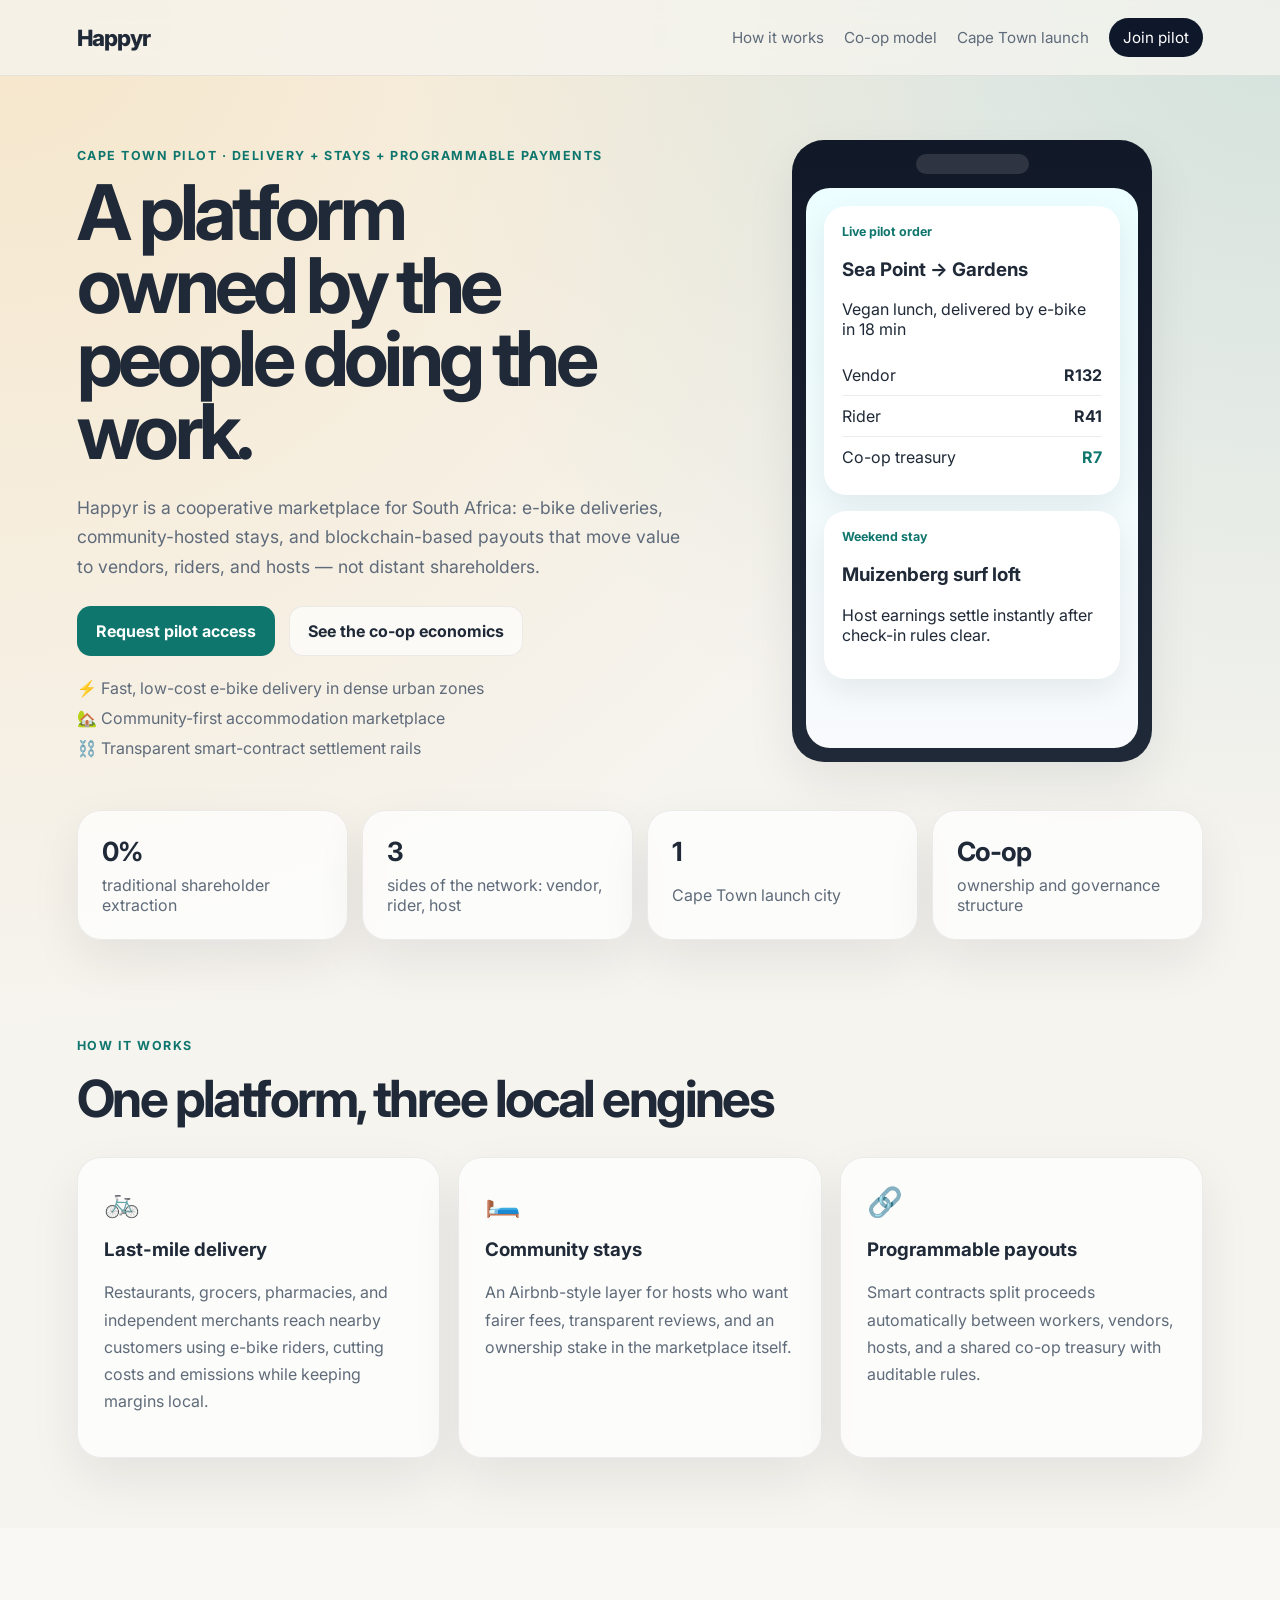
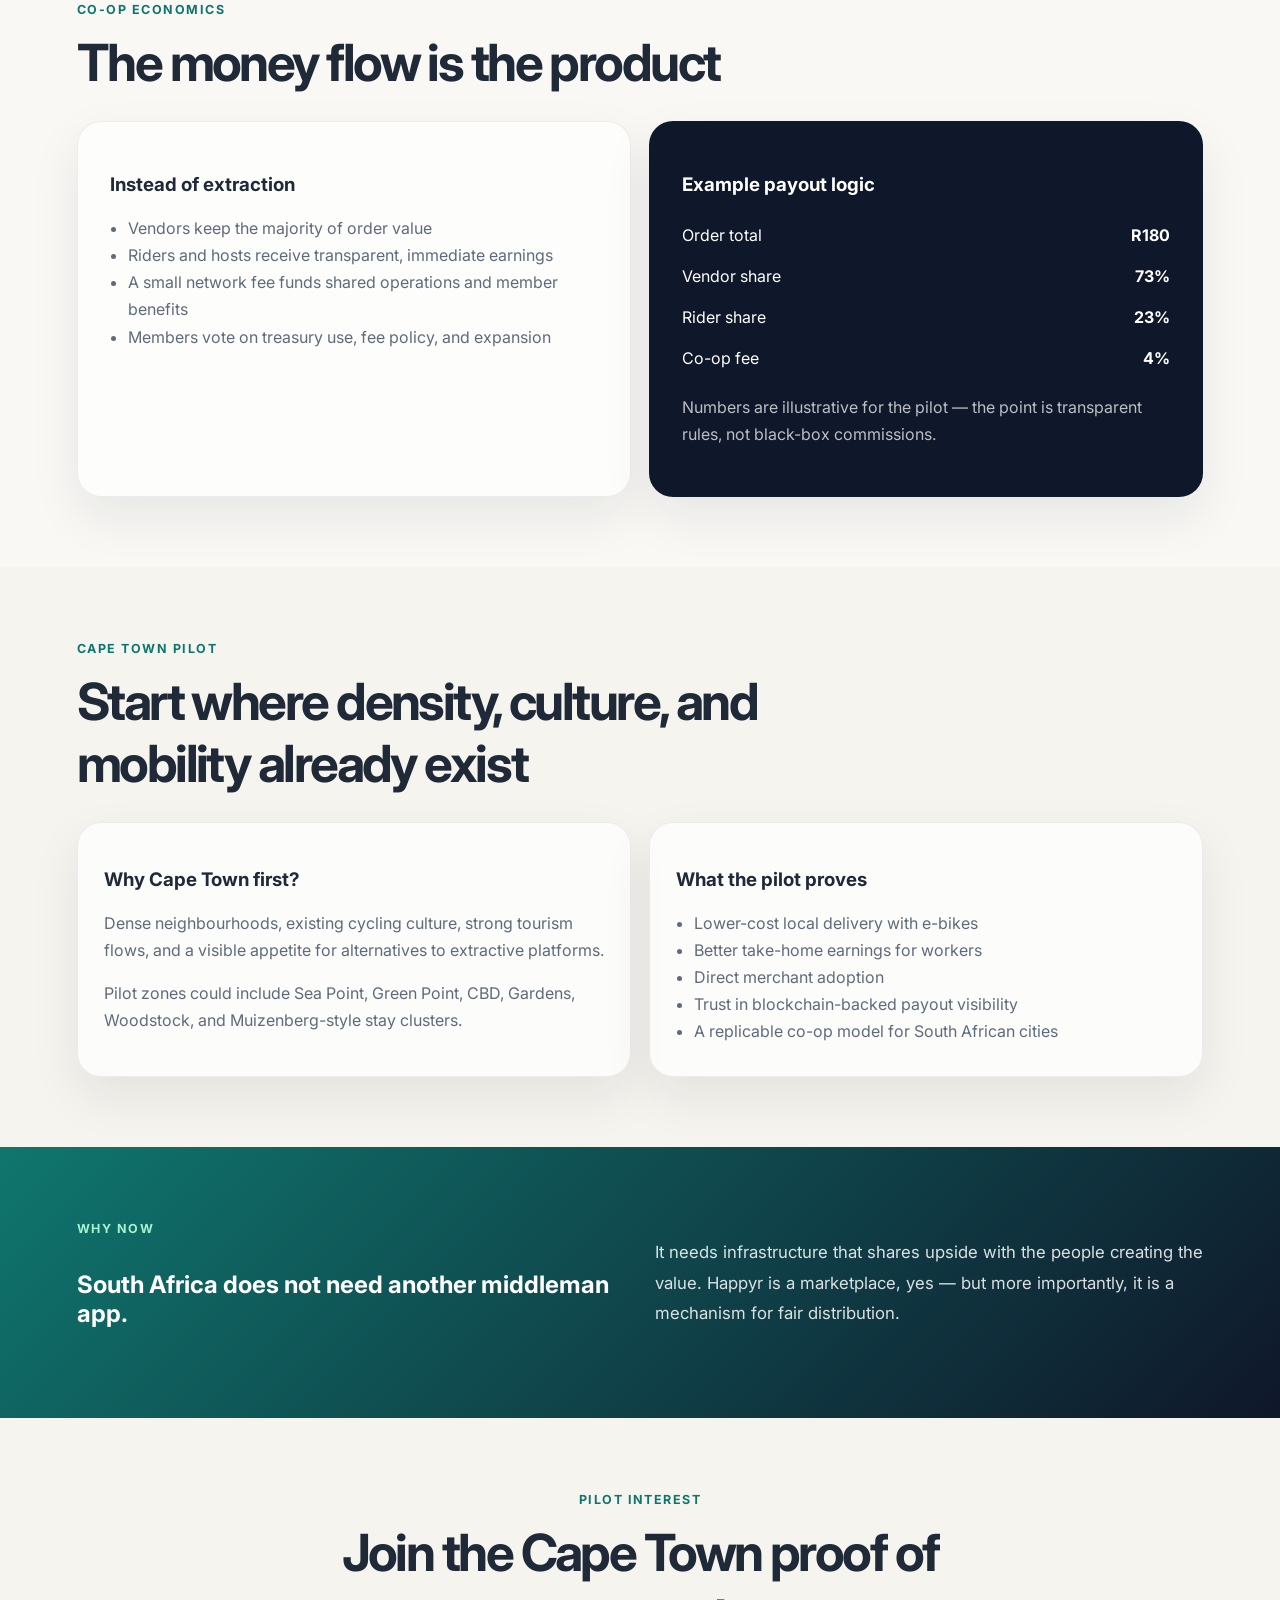
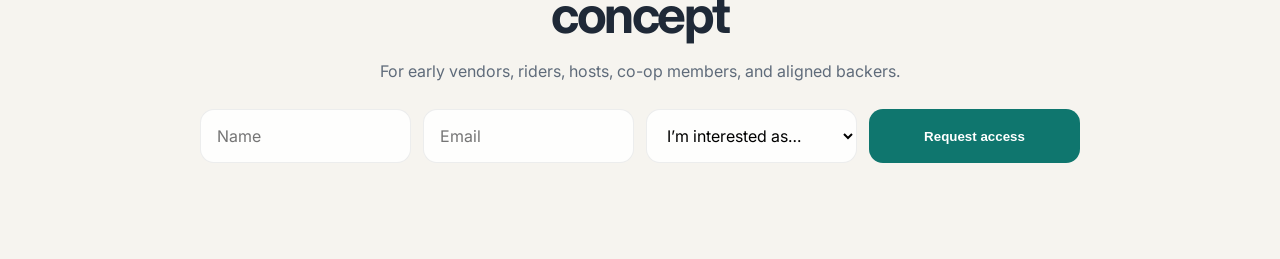
==== happyr-poc/index.html @ e6ce355f "Add Happyr POC website" ====
<!DOCTYPE html>
<html lang="en">
<head>
  <meta charset="UTF-8" />
  <meta name="viewport" content="width=device-width, initial-scale=1.0" />
  <title>Happyr — Cooperative local delivery & stays</title>
  <link rel="preconnect" href="https://fonts.googleapis.com">
  <link rel="preconnect" href="https://fonts.gstatic.com" crossorigin>
  <link href="https://fonts.googleapis.com/css2?family=Inter:wght@400;500;600;700;800&display=swap" rel="stylesheet">
  <link rel="stylesheet" href="styles.css" />
</head>
<body>
  <header class="topbar">
    <div class="brand">Happyr</div>
    <nav>
      <a href="#how">How it works</a>
      <a href="#model">Co-op model</a>
      <a href="#launch">Cape Town launch</a>
      <a href="#join" class="nav-cta">Join pilot</a>
    </nav>
  </header>

  <main>
    <section class="hero">
      <div class="hero-copy">
        <div class="eyebrow">Cape Town pilot · delivery + stays + programmable payments</div>
        <h1>A platform owned by the people doing the work.</h1>
        <p class="lead">
          Happyr is a cooperative marketplace for South Africa: e-bike deliveries, community-hosted stays,
          and blockchain-based payouts that move value to vendors, riders, and hosts — not distant shareholders.
        </p>
        <div class="hero-actions">
          <a class="button primary" href="#join">Request pilot access</a>
          <a class="button secondary" href="#model">See the co-op economics</a>
        </div>
        <ul class="hero-points">
          <li>⚡ Fast, low-cost e-bike delivery in dense urban zones</li>
          <li>🏡 Community-first accommodation marketplace</li>
          <li>⛓️ Transparent smart-contract settlement rails</li>
        </ul>
      </div>
      <div class="hero-card">
        <div class="phone">
          <div class="phone-top"></div>
          <div class="screen">
            <div class="screen-card order">
              <div class="screen-label">Live pilot order</div>
              <h3>Sea Point → Gardens</h3>
              <p>Vegan lunch, delivered by e-bike in 18 min</p>
              <div class="payout">
                <span>Vendor</span><strong>R132</strong>
              </div>
              <div class="payout">
                <span>Rider</span><strong>R41</strong>
              </div>
              <div class="payout cooperative">
                <span>Co-op treasury</span><strong>R7</strong>
              </div>
            </div>
            <div class="screen-card stay">
              <div class="screen-label">Weekend stay</div>
              <h3>Muizenberg surf loft</h3>
              <p>Host earnings settle instantly after check-in rules clear.</p>
            </div>
          </div>
        </div>
      </div>
    </section>

    <section class="stats">
      <div><strong>0%</strong><span>traditional shareholder extraction</span></div>
      <div><strong>3</strong><span>sides of the network: vendor, rider, host</span></div>
      <div><strong>1</strong><span>Cape Town launch city</span></div>
      <div><strong>Co-op</strong><span>ownership and governance structure</span></div>
    </section>

    <section id="how" class="section">
      <div class="section-heading">
        <span>How it works</span>
        <h2>One platform, three local engines</h2>
      </div>
      <div class="grid three">
        <article class="card">
          <div class="icon">🚲</div>
          <h3>Last-mile delivery</h3>
          <p>
            Restaurants, grocers, pharmacies, and independent merchants reach nearby customers using e-bike riders,
            cutting costs and emissions while keeping margins local.
          </p>
        </article>
        <article class="card">
          <div class="icon">🛏️</div>
          <h3>Community stays</h3>
          <p>
            An Airbnb-style layer for hosts who want fairer fees, transparent reviews, and an ownership stake in the marketplace itself.
          </p>
        </article>
        <article class="card">
          <div class="icon">🔗</div>
          <h3>Programmable payouts</h3>
          <p>
            Smart contracts split proceeds automatically between workers, vendors, hosts, and a shared co-op treasury with auditable rules.
          </p>
        </article>
      </div>
    </section>

    <section id="model" class="section alt">
      <div class="section-heading">
        <span>Co-op economics</span>
        <h2>The money flow is the product</h2>
      </div>
      <div class="split">
        <div class="card large">
          <h3>Instead of extraction</h3>
          <ul class="checklist">
            <li>Vendors keep the majority of order value</li>
            <li>Riders and hosts receive transparent, immediate earnings</li>
            <li>A small network fee funds shared operations and member benefits</li>
            <li>Members vote on treasury use, fee policy, and expansion</li>
          </ul>
        </div>
        <div class="card large dark">
          <h3>Example payout logic</h3>
          <div class="formula">
            <div><span>Order total</span><strong>R180</strong></div>
            <div><span>Vendor share</span><strong>73%</strong></div>
            <div><span>Rider share</span><strong>23%</strong></div>
            <div><span>Co-op fee</span><strong>4%</strong></div>
          </div>
          <p class="small">Numbers are illustrative for the pilot — the point is transparent rules, not black-box commissions.</p>
        </div>
      </div>
    </section>

    <section id="launch" class="section">
      <div class="section-heading">
        <span>Cape Town pilot</span>
        <h2>Start where density, culture, and mobility already exist</h2>
      </div>
      <div class="grid two">
        <article class="card">
          <h3>Why Cape Town first?</h3>
          <p>
            Dense neighbourhoods, existing cycling culture, strong tourism flows, and a visible appetite for alternatives to extractive platforms.
          </p>
          <p>
            Pilot zones could include Sea Point, Green Point, CBD, Gardens, Woodstock, and Muizenberg-style stay clusters.
          </p>
        </article>
        <article class="card">
          <h3>What the pilot proves</h3>
          <ul class="checklist">
            <li>Lower-cost local delivery with e-bikes</li>
            <li>Better take-home earnings for workers</li>
            <li>Direct merchant adoption</li>
            <li>Trust in blockchain-backed payout visibility</li>
            <li>A replicable co-op model for South African cities</li>
          </ul>
        </article>
      </div>
    </section>

    <section class="section pitch-band">
      <div>
        <span class="eyebrow">Why now</span>
        <h2>South Africa does not need another middleman app.</h2>
      </div>
      <p>
        It needs infrastructure that shares upside with the people creating the value. Happyr is a marketplace, yes —
        but more importantly, it is a mechanism for fair distribution.
      </p>
    </section>

    <section id="join" class="section join">
      <div class="section-heading centered">
        <span>Pilot interest</span>
        <h2>Join the Cape Town proof of concept</h2>
        <p>For early vendors, riders, hosts, co-op members, and aligned backers.</p>
      </div>
      <form class="signup" onsubmit="event.preventDefault(); document.getElementById('thanks').hidden = false;">
        <input type="text" placeholder="Name" aria-label="Name" />
        <input type="email" placeholder="Email" aria-label="Email" />
        <select aria-label="I am a">
          <option>I’m interested as…</option>
          <option>Vendor</option>
          <option>Rider</option>
          <option>Host</option>
          <option>Investor / funder</option>
          <option>Co-op member</option>
        </select>
        <button class="button primary" type="submit">Request access</button>
      </form>
      <p id="thanks" class="thanks" hidden>Nice. For the POC this is just a front-end flow, but it shows the pilot capture journey cleanly.</p>
    </section>
  </main>
</body>
</html>
---- happyr-poc/styles.css ----
:root {
  --bg: #f6f4ef;
  --surface: rgba(255,255,255,0.7);
  --text: #1f2937;
  --muted: #5f6b7a;
  --line: rgba(31,41,55,0.08);
  --primary: #0f766e;
  --primary-dark: #115e59;
  --accent: #f59e0b;
  --dark: #0f172a;
  --shadow: 0 20px 50px rgba(15, 23, 42, 0.08);
}

* { box-sizing: border-box; }
html { scroll-behavior: smooth; }
body {
  margin: 0;
  font-family: "Inter", sans-serif;
  color: var(--text);
  background:
    radial-gradient(circle at top left, rgba(245, 158, 11, 0.16), transparent 28%),
    radial-gradient(circle at top right, rgba(15, 118, 110, 0.15), transparent 24%),
    var(--bg);
}

a { color: inherit; text-decoration: none; }

.topbar {
  position: sticky;
  top: 0;
  z-index: 10;
  display: flex;
  justify-content: space-between;
  align-items: center;
  padding: 18px 6vw;
  backdrop-filter: blur(12px);
  background: rgba(246, 244, 239, 0.75);
  border-bottom: 1px solid var(--line);
}

.brand {
  font-size: 1.4rem;
  font-weight: 800;
  letter-spacing: -0.04em;
}

nav {
  display: flex;
  align-items: center;
  gap: 20px;
  font-size: 0.95rem;
  color: var(--muted);
}

.nav-cta {
  color: white;
  background: var(--dark);
  padding: 10px 14px;
  border-radius: 999px;
}

.hero {
  display: grid;
  grid-template-columns: 1.2fr 0.9fr;
  gap: 48px;
  align-items: center;
  padding: 64px 6vw 48px;
}

.eyebrow, .section-heading span {
  display: inline-block;
  text-transform: uppercase;
  letter-spacing: 0.12em;
  font-size: 0.78rem;
  font-weight: 700;
  color: var(--primary);
  margin-bottom: 14px;
}

h1 {
  margin: 0;
  font-size: clamp(2.6rem, 6vw, 5.2rem);
  line-height: 0.95;
  letter-spacing: -0.06em;
  max-width: 11ch;
}

.lead {
  font-size: 1.1rem;
  line-height: 1.7;
  color: var(--muted);
  max-width: 60ch;
  margin: 24px 0;
}

.hero-actions {
  display: flex;
  gap: 14px;
  flex-wrap: wrap;
  margin-bottom: 22px;
}

.button {
  display: inline-flex;
  align-items: center;
  justify-content: center;
  padding: 14px 18px;
  border-radius: 14px;
  font-weight: 700;
  border: 1px solid transparent;
}

.button.primary { background: var(--primary); color: white; }
.button.primary:hover { background: var(--primary-dark); }
.button.secondary { border-color: var(--line); background: rgba(255,255,255,0.65); }

.hero-points {
  list-style: none;
  padding: 0;
  margin: 18px 0 0;
  color: var(--muted);
  display: grid;
  gap: 10px;
}

.hero-card { display: flex; justify-content: center; }
.phone {
  width: min(360px, 100%);
  background: linear-gradient(180deg, #111827, #1f2937);
  border-radius: 32px;
  padding: 14px;
  box-shadow: var(--shadow);
}
.phone-top {
  width: 34%;
  height: 20px;
  border-radius: 999px;
  background: rgba(255,255,255,0.12);
  margin: 0 auto 14px;
}
.screen {
  background: linear-gradient(180deg, #ecfeff, #f8fafc);
  border-radius: 24px;
  padding: 18px;
  min-height: 560px;
}
.screen-card {
  background: white;
  border-radius: 22px;
  padding: 18px;
  box-shadow: 0 12px 30px rgba(15, 23, 42, 0.08);
  margin-bottom: 16px;
}
.screen-label {
  font-size: 0.78rem;
  font-weight: 700;
  color: var(--primary);
  margin-bottom: 10px;
}
.payout, .formula div {
  display: flex;
  justify-content: space-between;
  align-items: center;
  padding: 10px 0;
  border-bottom: 1px solid rgba(15, 23, 42, 0.08);
}
.payout:last-child, .formula div:last-child { border-bottom: 0; }
.cooperative strong { color: var(--primary); }

.stats {
  display: grid;
  grid-template-columns: repeat(4, 1fr);
  gap: 14px;
  padding: 0 6vw 24px;
}
.stats div, .card {
  background: var(--surface);
  border: 1px solid var(--line);
  border-radius: 24px;
  box-shadow: var(--shadow);
}
.stats div {
  padding: 24px;
  display: grid;
  gap: 8px;
}
.stats strong {
  font-size: 1.65rem;
  letter-spacing: -0.04em;
}
.stats span { color: var(--muted); }

.section { padding: 70px 6vw; }
.section.alt { background: rgba(255,255,255,0.34); }
.section-heading { max-width: 760px; margin-bottom: 28px; }
.section-heading h2 {
  margin: 0;
  font-size: clamp(2rem, 4vw, 3.5rem);
  letter-spacing: -0.05em;
}
.section-heading p { color: var(--muted); }
.centered { text-align: center; margin-inline: auto; }

.grid { display: grid; gap: 18px; }
.grid.three { grid-template-columns: repeat(3, 1fr); }
.grid.two { grid-template-columns: repeat(2, 1fr); }
.card {
  padding: 26px;
}
.card.large { padding: 32px; }
.card.dark {
  background: var(--dark);
  color: white;
}
.card.dark .small { color: rgba(255,255,255,0.72); }
.icon { font-size: 1.8rem; margin-bottom: 12px; }
.card p, .card li { color: var(--muted); line-height: 1.7; }
.card.dark p, .card.dark li { color: rgba(255,255,255,0.82); }

.split {
  display: grid;
  grid-template-columns: 1fr 1fr;
  gap: 18px;
}
.checklist {
  margin: 0;
  padding-left: 18px;
}
.pitch-band {
  display: grid;
  grid-template-columns: 1fr 1fr;
  gap: 30px;
  align-items: center;
  background: linear-gradient(135deg, #0f766e, #0f172a);
  color: white;
}
.pitch-band .eyebrow { color: #a7f3d0; }
.pitch-band p { color: rgba(255,255,255,0.85); font-size: 1.05rem; line-height: 1.8; }

.join { padding-bottom: 96px; }
.signup {
  max-width: 880px;
  margin: 0 auto;
  display: grid;
  grid-template-columns: repeat(4, 1fr);
  gap: 12px;
}
input, select {
  width: 100%;
  padding: 15px 16px;
  border-radius: 14px;
  border: 1px solid var(--line);
  background: rgba(255,255,255,0.85);
  font: inherit;
}
.thanks {
  text-align: center;
  color: var(--primary-dark);
  margin-top: 16px;
  font-weight: 600;
}

@media (max-width: 980px) {
  .hero, .split, .pitch-band, .grid.three, .grid.two, .stats, .signup {
    grid-template-columns: 1fr;
  }

  nav {
    display: none;
  }

  .hero {
    padding-top: 36px;
  }

  h1 { max-width: none; }
}
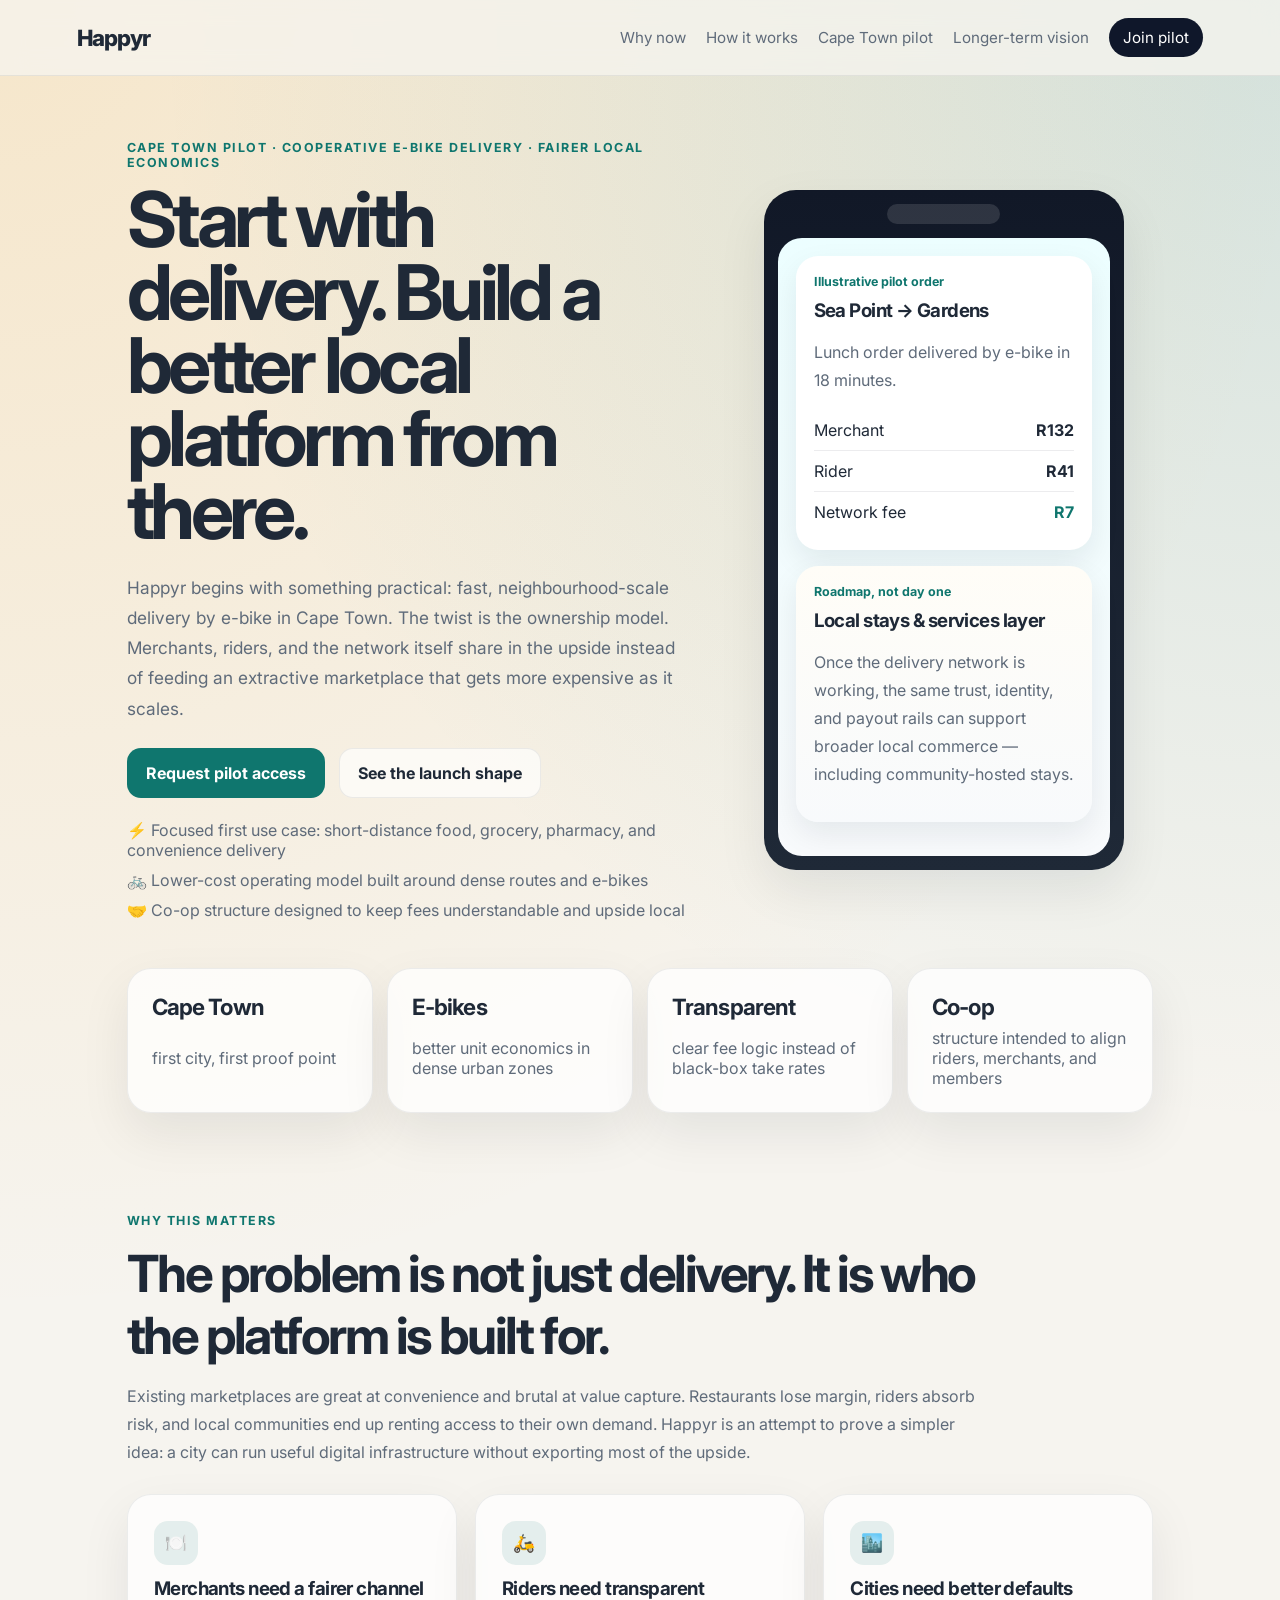
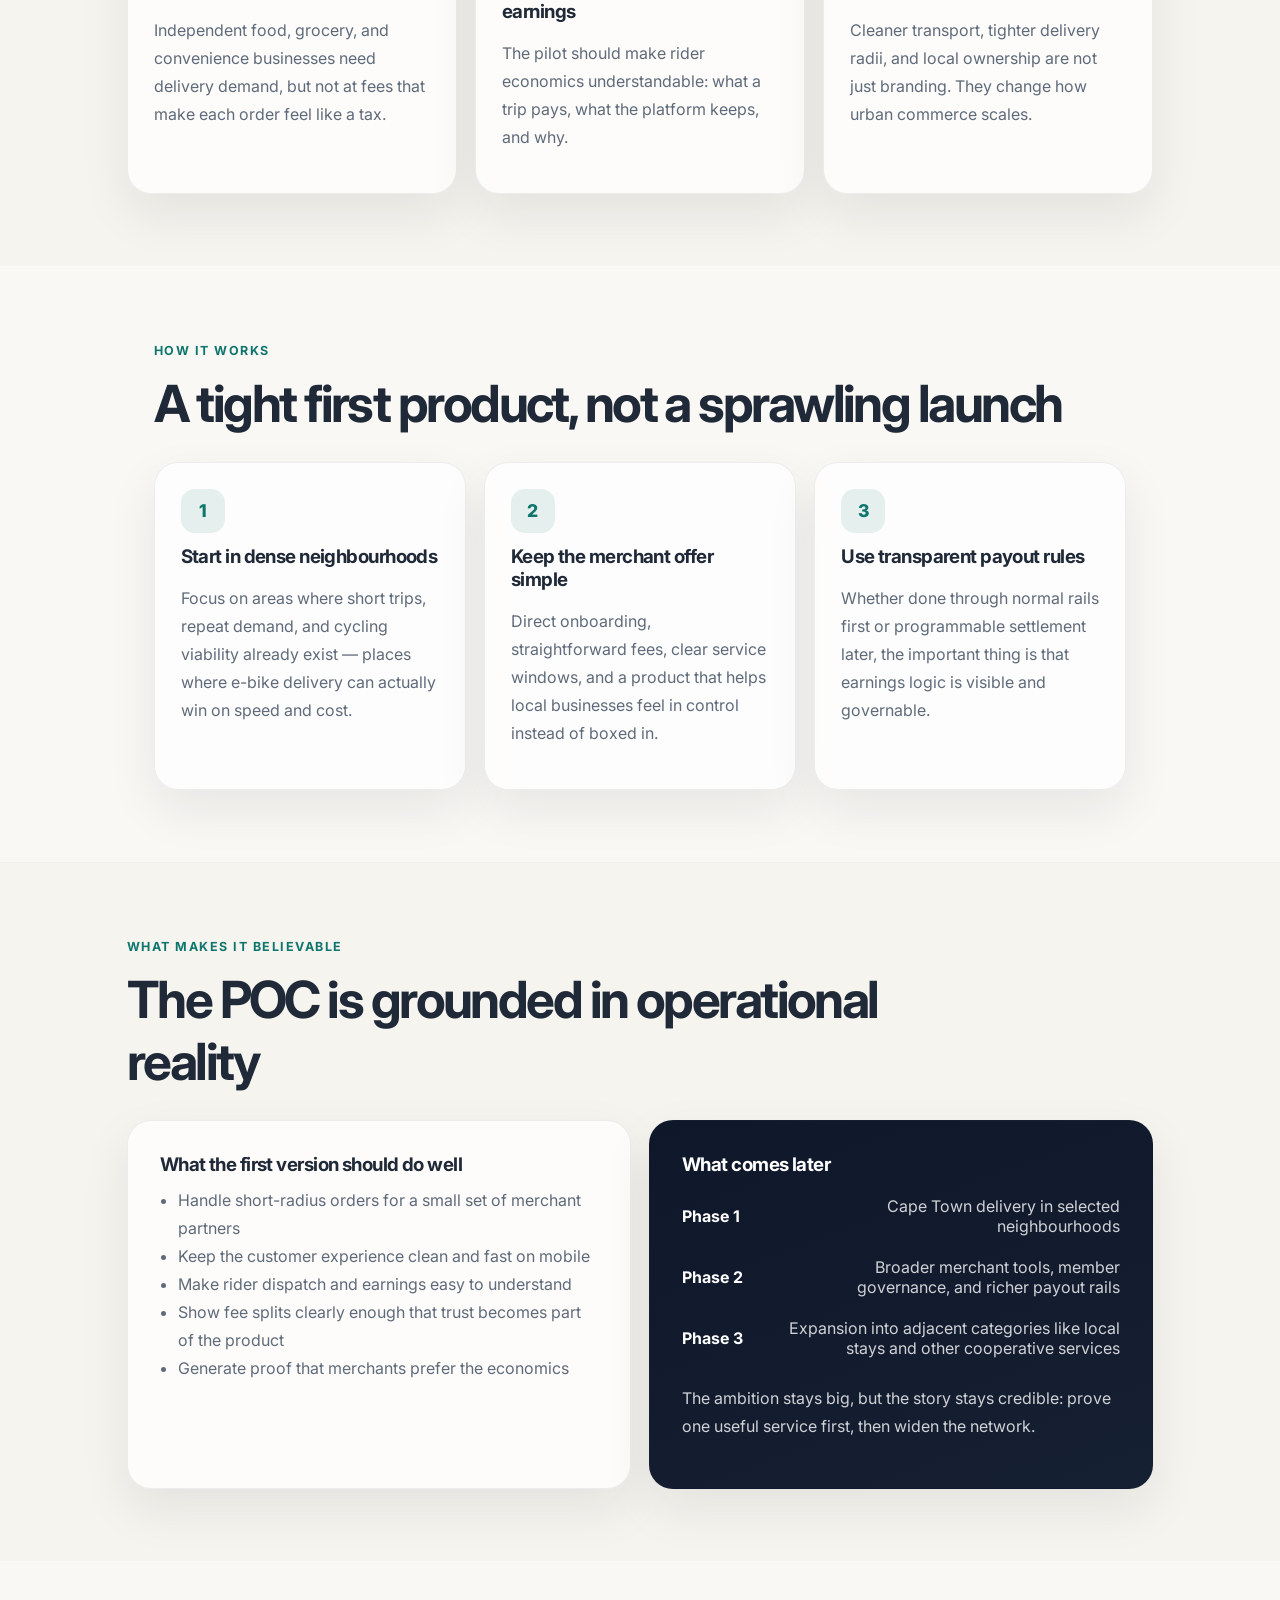
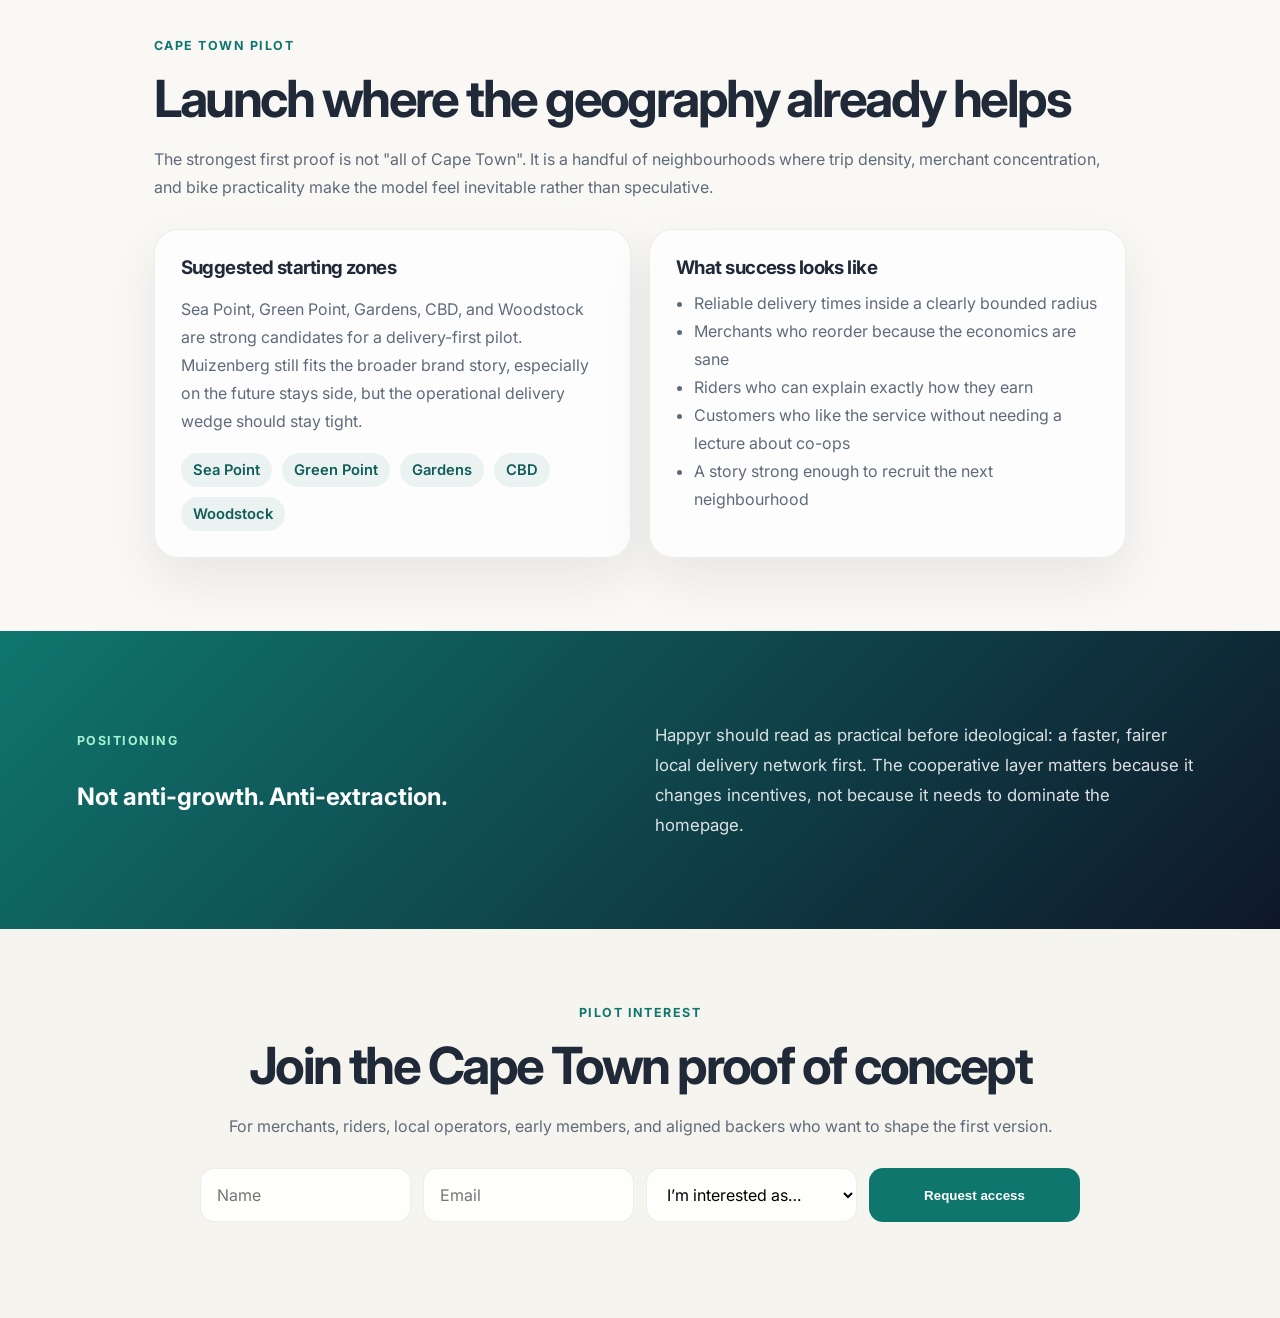
==== commit 8386ad03: "Refine Happyr Cape Town pilot positioning" ====
--- a/happyr-poc/index.html
+++ b/happyr-poc/index.html
@@ -3,7 +3,8 @@
 <head>
   <meta charset="UTF-8" />
   <meta name="viewport" content="width=device-width, initial-scale=1.0" />
-  <title>Happyr — Cooperative local delivery & stays</title>
+  <title>Happyr — Cape Town-first cooperative e-bike delivery</title>
+  <meta name="description" content="Happyr is a Cape Town-first cooperative delivery platform using e-bikes, fairer fee design, and transparent payouts — with a broader roadmap into local commerce and stays." />
   <link rel="preconnect" href="https://fonts.googleapis.com">
   <link rel="preconnect" href="https://fonts.gstatic.com" crossorigin>
   <link href="https://fonts.googleapis.com/css2?family=Inter:wght@400;500;600;700;800&display=swap" rel="stylesheet">
@@ -11,32 +12,34 @@
 </head>
 <body>
   <header class="topbar">
-    <div class="brand">Happyr</div>
+    <a class="brand" href="#top">Happyr</a>
     <nav>
+      <a href="#problem">Why now</a>
       <a href="#how">How it works</a>
-      <a href="#model">Co-op model</a>
-      <a href="#launch">Cape Town launch</a>
+      <a href="#pilot">Cape Town pilot</a>
+      <a href="vision.html">Longer-term vision</a>
       <a href="#join" class="nav-cta">Join pilot</a>
     </nav>
   </header>
 
-  <main>
+  <main id="top">
     <section class="hero">
       <div class="hero-copy">
-        <div class="eyebrow">Cape Town pilot · delivery + stays + programmable payments</div>
-        <h1>A platform owned by the people doing the work.</h1>
+        <div class="eyebrow">Cape Town pilot · cooperative e-bike delivery · fairer local economics</div>
+        <h1>Start with delivery. Build a better local platform from there.</h1>
         <p class="lead">
-          Happyr is a cooperative marketplace for South Africa: e-bike deliveries, community-hosted stays,
-          and blockchain-based payouts that move value to vendors, riders, and hosts — not distant shareholders.
+          Happyr begins with something practical: fast, neighbourhood-scale delivery by e-bike in Cape Town.
+          The twist is the ownership model. Merchants, riders, and the network itself share in the upside instead
+          of feeding an extractive marketplace that gets more expensive as it scales.
         </p>
         <div class="hero-actions">
           <a class="button primary" href="#join">Request pilot access</a>
-          <a class="button secondary" href="#model">See the co-op economics</a>
+          <a class="button secondary" href="#pilot">See the launch shape</a>
         </div>
         <ul class="hero-points">
-          <li>⚡ Fast, low-cost e-bike delivery in dense urban zones</li>
-          <li>🏡 Community-first accommodation marketplace</li>
-          <li>⛓️ Transparent smart-contract settlement rails</li>
+          <li>⚡ Focused first use case: short-distance food, grocery, pharmacy, and convenience delivery</li>
+          <li>🚲 Lower-cost operating model built around dense routes and e-bikes</li>
+          <li>🤝 Co-op structure designed to keep fees understandable and upside local</li>
         </ul>
       </div>
       <div class="hero-card">
@@ -44,23 +47,26 @@
           <div class="phone-top"></div>
           <div class="screen">
             <div class="screen-card order">
-              <div class="screen-label">Live pilot order</div>
+              <div class="screen-label">Illustrative pilot order</div>
               <h3>Sea Point → Gardens</h3>
-              <p>Vegan lunch, delivered by e-bike in 18 min</p>
+              <p>Lunch order delivered by e-bike in 18 minutes.</p>
               <div class="payout">
-                <span>Vendor</span><strong>R132</strong>
+                <span>Merchant</span><strong>R132</strong>
               </div>
               <div class="payout">
                 <span>Rider</span><strong>R41</strong>
               </div>
               <div class="payout cooperative">
-                <span>Co-op treasury</span><strong>R7</strong>
+                <span>Network fee</span><strong>R7</strong>
               </div>
             </div>
-            <div class="screen-card stay">
-              <div class="screen-label">Weekend stay</div>
-              <h3>Muizenberg surf loft</h3>
-              <p>Host earnings settle instantly after check-in rules clear.</p>
+            <div class="screen-card stay muted-card">
+              <div class="screen-label">Roadmap, not day one</div>
+              <h3>Local stays & services layer</h3>
+              <p>
+                Once the delivery network is working, the same trust, identity, and payout rails can support
+                broader local commerce — including community-hosted stays.
+              </p>
             </div>
           </div>
         </div>
@@ -68,94 +74,148 @@
     </section>
 
     <section class="stats">
-      <div><strong>0%</strong><span>traditional shareholder extraction</span></div>
-      <div><strong>3</strong><span>sides of the network: vendor, rider, host</span></div>
-      <div><strong>1</strong><span>Cape Town launch city</span></div>
-      <div><strong>Co-op</strong><span>ownership and governance structure</span></div>
-    </section>
-
-    <section id="how" class="section">
+      <div><strong>Cape Town</strong><span>first city, first proof point</span></div>
+      <div><strong>E-bikes</strong><span>better unit economics in dense urban zones</span></div>
+      <div><strong>Transparent</strong><span>clear fee logic instead of black-box take rates</span></div>
+      <div><strong>Co-op</strong><span>structure intended to align riders, merchants, and members</span></div>
+    </section>
+
+    <section id="problem" class="section">
+      <div class="section-heading narrow">
+        <span>Why this matters</span>
+        <h2>The problem is not just delivery. It is who the platform is built for.</h2>
+        <p>
+          Existing marketplaces are great at convenience and brutal at value capture. Restaurants lose margin,
+          riders absorb risk, and local communities end up renting access to their own demand. Happyr is an attempt
+          to prove a simpler idea: a city can run useful digital infrastructure without exporting most of the upside.
+        </p>
+      </div>
+      <div class="grid three">
+        <article class="card">
+          <div class="icon">🍽️</div>
+          <h3>Merchants need a fairer channel</h3>
+          <p>
+            Independent food, grocery, and convenience businesses need delivery demand, but not at fees that make each order feel like a tax.
+          </p>
+        </article>
+        <article class="card">
+          <div class="icon">🛵</div>
+          <h3>Riders need transparent earnings</h3>
+          <p>
+            The pilot should make rider economics understandable: what a trip pays, what the platform keeps, and why.
+          </p>
+        </article>
+        <article class="card">
+          <div class="icon">🏙️</div>
+          <h3>Cities need better defaults</h3>
+          <p>
+            Cleaner transport, tighter delivery radii, and local ownership are not just branding. They change how urban commerce scales.
+          </p>
+        </article>
+      </div>
+    </section>
+
+    <section id="how" class="section alt">
       <div class="section-heading">
         <span>How it works</span>
-        <h2>One platform, three local engines</h2>
+        <h2>A tight first product, not a sprawling launch</h2>
       </div>
       <div class="grid three">
         <article class="card">
-          <div class="icon">🚲</div>
-          <h3>Last-mile delivery</h3>
-          <p>
-            Restaurants, grocers, pharmacies, and independent merchants reach nearby customers using e-bike riders,
-            cutting costs and emissions while keeping margins local.
-          </p>
-        </article>
-        <article class="card">
-          <div class="icon">🛏️</div>
-          <h3>Community stays</h3>
-          <p>
-            An Airbnb-style layer for hosts who want fairer fees, transparent reviews, and an ownership stake in the marketplace itself.
-          </p>
-        </article>
-        <article class="card">
-          <div class="icon">🔗</div>
-          <h3>Programmable payouts</h3>
-          <p>
-            Smart contracts split proceeds automatically between workers, vendors, hosts, and a shared co-op treasury with auditable rules.
-          </p>
-        </article>
-      </div>
-    </section>
-
-    <section id="model" class="section alt">
+          <div class="icon">1</div>
+          <h3>Start in dense neighbourhoods</h3>
+          <p>
+            Focus on areas where short trips, repeat demand, and cycling viability already exist — places where e-bike delivery can actually win on speed and cost.
+          </p>
+        </article>
+        <article class="card">
+          <div class="icon">2</div>
+          <h3>Keep the merchant offer simple</h3>
+          <p>
+            Direct onboarding, straightforward fees, clear service windows, and a product that helps local businesses feel in control instead of boxed in.
+          </p>
+        </article>
+        <article class="card">
+          <div class="icon">3</div>
+          <h3>Use transparent payout rules</h3>
+          <p>
+            Whether done through normal rails first or programmable settlement later, the important thing is that earnings logic is visible and governable.
+          </p>
+        </article>
+      </div>
+    </section>
+
+    <section class="section">
       <div class="section-heading">
-        <span>Co-op economics</span>
-        <h2>The money flow is the product</h2>
+        <span>What makes it believable</span>
+        <h2>The POC is grounded in operational reality</h2>
       </div>
       <div class="split">
         <div class="card large">
-          <h3>Instead of extraction</h3>
+          <h3>What the first version should do well</h3>
           <ul class="checklist">
-            <li>Vendors keep the majority of order value</li>
-            <li>Riders and hosts receive transparent, immediate earnings</li>
-            <li>A small network fee funds shared operations and member benefits</li>
-            <li>Members vote on treasury use, fee policy, and expansion</li>
+            <li>Handle short-radius orders for a small set of merchant partners</li>
+            <li>Keep the customer experience clean and fast on mobile</li>
+            <li>Make rider dispatch and earnings easy to understand</li>
+            <li>Show fee splits clearly enough that trust becomes part of the product</li>
+            <li>Generate proof that merchants prefer the economics</li>
           </ul>
         </div>
         <div class="card large dark">
-          <h3>Example payout logic</h3>
-          <div class="formula">
-            <div><span>Order total</span><strong>R180</strong></div>
-            <div><span>Vendor share</span><strong>73%</strong></div>
-            <div><span>Rider share</span><strong>23%</strong></div>
-            <div><span>Co-op fee</span><strong>4%</strong></div>
+          <h3>What comes later</h3>
+          <div class="roadmap-list">
+            <div>
+              <strong>Phase 1</strong>
+              <span>Cape Town delivery in selected neighbourhoods</span>
+            </div>
+            <div>
+              <strong>Phase 2</strong>
+              <span>Broader merchant tools, member governance, and richer payout rails</span>
+            </div>
+            <div>
+              <strong>Phase 3</strong>
+              <span>Expansion into adjacent categories like local stays and other cooperative services</span>
+            </div>
           </div>
-          <p class="small">Numbers are illustrative for the pilot — the point is transparent rules, not black-box commissions.</p>
-        </div>
-      </div>
-    </section>
-
-    <section id="launch" class="section">
+          <p class="small">
+            The ambition stays big, but the story stays credible: prove one useful service first, then widen the network.
+          </p>
+        </div>
+      </div>
+    </section>
+
+    <section id="pilot" class="section alt">
       <div class="section-heading">
         <span>Cape Town pilot</span>
-        <h2>Start where density, culture, and mobility already exist</h2>
+        <h2>Launch where the geography already helps</h2>
+        <p>
+          The strongest first proof is not "all of Cape Town". It is a handful of neighbourhoods where trip density,
+          merchant concentration, and bike practicality make the model feel inevitable rather than speculative.
+        </p>
       </div>
       <div class="grid two">
         <article class="card">
-          <h3>Why Cape Town first?</h3>
-          <p>
-            Dense neighbourhoods, existing cycling culture, strong tourism flows, and a visible appetite for alternatives to extractive platforms.
-          </p>
-          <p>
-            Pilot zones could include Sea Point, Green Point, CBD, Gardens, Woodstock, and Muizenberg-style stay clusters.
-          </p>
-        </article>
-        <article class="card">
-          <h3>What the pilot proves</h3>
+          <h3>Suggested starting zones</h3>
+          <p>
+            Sea Point, Green Point, Gardens, CBD, and Woodstock are strong candidates for a delivery-first pilot.
+            Muizenberg still fits the broader brand story, especially on the future stays side, but the operational delivery wedge should stay tight.
+          </p>
+          <div class="tag-row">
+            <span>Sea Point</span>
+            <span>Green Point</span>
+            <span>Gardens</span>
+            <span>CBD</span>
+            <span>Woodstock</span>
+          </div>
+        </article>
+        <article class="card">
+          <h3>What success looks like</h3>
           <ul class="checklist">
-            <li>Lower-cost local delivery with e-bikes</li>
-            <li>Better take-home earnings for workers</li>
-            <li>Direct merchant adoption</li>
-            <li>Trust in blockchain-backed payout visibility</li>
-            <li>A replicable co-op model for South African cities</li>
+            <li>Reliable delivery times inside a clearly bounded radius</li>
+            <li>Merchants who reorder because the economics are sane</li>
+            <li>Riders who can explain exactly how they earn</li>
+            <li>Customers who like the service without needing a lecture about co-ops</li>
+            <li>A story strong enough to recruit the next neighbourhood</li>
           </ul>
         </article>
       </div>
@@ -163,35 +223,37 @@
 
     <section class="section pitch-band">
       <div>
-        <span class="eyebrow">Why now</span>
-        <h2>South Africa does not need another middleman app.</h2>
+        <span class="eyebrow">Positioning</span>
+        <h2>Not anti-growth. Anti-extraction.</h2>
       </div>
       <p>
-        It needs infrastructure that shares upside with the people creating the value. Happyr is a marketplace, yes —
-        but more importantly, it is a mechanism for fair distribution.
+        Happyr should read as practical before ideological: a faster, fairer local delivery network first.
+        The cooperative layer matters because it changes incentives, not because it needs to dominate the homepage.
       </p>
     </section>
 
     <section id="join" class="section join">
-      <div class="section-heading centered">
+      <div class="section-heading centered narrow">
         <span>Pilot interest</span>
         <h2>Join the Cape Town proof of concept</h2>
-        <p>For early vendors, riders, hosts, co-op members, and aligned backers.</p>
+        <p>For merchants, riders, local operators, early members, and aligned backers who want to shape the first version.</p>
       </div>
       <form class="signup" onsubmit="event.preventDefault(); document.getElementById('thanks').hidden = false;">
         <input type="text" placeholder="Name" aria-label="Name" />
         <input type="email" placeholder="Email" aria-label="Email" />
         <select aria-label="I am a">
           <option>I’m interested as…</option>
-          <option>Vendor</option>
+          <option>Merchant</option>
           <option>Rider</option>
-          <option>Host</option>
+          <option>Local operator</option>
           <option>Investor / funder</option>
           <option>Co-op member</option>
         </select>
         <button class="button primary" type="submit">Request access</button>
       </form>
-      <p id="thanks" class="thanks" hidden>Nice. For the POC this is just a front-end flow, but it shows the pilot capture journey cleanly.</p>
+      <p id="thanks" class="thanks" hidden>
+        Thanks — this is still a lightweight static POC, but the pilot capture flow now matches the sharper story.
+      </p>
     </section>
   </main>
 </body>
--- a/happyr-poc/styles.css
+++ b/happyr-poc/styles.css
@@ -1,6 +1,7 @@
 :root {
   --bg: #f6f4ef;
-  --surface: rgba(255,255,255,0.7);
+  --surface: rgba(255,255,255,0.74);
+  --surface-strong: rgba(255,255,255,0.9);
   --text: #1f2937;
   --muted: #5f6b7a;
   --line: rgba(31,41,55,0.08);
@@ -8,7 +9,10 @@
   --primary-dark: #115e59;
   --accent: #f59e0b;
   --dark: #0f172a;
+  --dark-soft: #162033;
   --shadow: 0 20px 50px rgba(15, 23, 42, 0.08);
+  --radius: 24px;
+  --max: 1180px;
 }
 
 * { box-sizing: border-box; }
@@ -52,6 +56,8 @@
   color: var(--muted);
 }
 
+nav a:hover { color: var(--text); }
+
 .nav-cta {
   color: white;
   background: var(--dark);
@@ -60,11 +66,21 @@
 }
 
 .hero {
+  max-width: var(--max);
+  margin: 0 auto;
   display: grid;
   grid-template-columns: 1.2fr 0.9fr;
   gap: 48px;
   align-items: center;
   padding: 64px 6vw 48px;
+}
+
+.page-hero {
+  grid-template-columns: 1fr;
+}
+
+.compact-hero {
+  padding-bottom: 30px;
 }
 
 .eyebrow, .section-heading span {
@@ -79,17 +95,21 @@
 
 h1 {
   margin: 0;
-  font-size: clamp(2.6rem, 6vw, 5.2rem);
+  font-size: clamp(2.8rem, 6vw, 5.4rem);
   line-height: 0.95;
   letter-spacing: -0.06em;
   max-width: 11ch;
 }
 
+.page-hero h1 {
+  max-width: 12ch;
+}
+
 .lead {
-  font-size: 1.1rem;
-  line-height: 1.7;
+  font-size: 1.08rem;
+  line-height: 1.75;
   color: var(--muted);
-  max-width: 60ch;
+  max-width: 62ch;
   margin: 24px 0;
 }
 
@@ -108,11 +128,18 @@
   border-radius: 14px;
   font-weight: 700;
   border: 1px solid transparent;
+  transition: 180ms ease;
 }
 
 .button.primary { background: var(--primary); color: white; }
-.button.primary:hover { background: var(--primary-dark); }
-.button.secondary { border-color: var(--line); background: rgba(255,255,255,0.65); }
+.button.primary:hover { background: var(--primary-dark); transform: translateY(-1px); }
+.button.secondary {
+  border-color: var(--line);
+  background: rgba(255,255,255,0.65);
+}
+.button.secondary:hover {
+  background: var(--surface-strong);
+}
 
 .hero-points {
   list-style: none;
@@ -151,23 +178,43 @@
   box-shadow: 0 12px 30px rgba(15, 23, 42, 0.08);
   margin-bottom: 16px;
 }
+.muted-card {
+  background: linear-gradient(180deg, #fffdf7, #f8fafc);
+}
+.screen-card h3,
+.card h3 {
+  margin-top: 0;
+  margin-bottom: 10px;
+  letter-spacing: -0.03em;
+}
+.screen-card p,
+.card p,
+.card li {
+  color: var(--muted);
+  line-height: 1.75;
+}
 .screen-label {
   font-size: 0.78rem;
   font-weight: 700;
   color: var(--primary);
   margin-bottom: 10px;
 }
-.payout, .formula div {
+.payout, .formula div, .roadmap-list div {
   display: flex;
   justify-content: space-between;
   align-items: center;
+  gap: 20px;
   padding: 10px 0;
   border-bottom: 1px solid rgba(15, 23, 42, 0.08);
 }
-.payout:last-child, .formula div:last-child { border-bottom: 0; }
+.payout:last-child,
+.formula div:last-child,
+.roadmap-list div:last-child { border-bottom: 0; }
 .cooperative strong { color: var(--primary); }
 
 .stats {
+  max-width: var(--max);
+  margin: 0 auto;
   display: grid;
   grid-template-columns: repeat(4, 1fr);
   gap: 14px;
@@ -176,7 +223,7 @@
 .stats div, .card {
   background: var(--surface);
   border: 1px solid var(--line);
-  border-radius: 24px;
+  border-radius: var(--radius);
   box-shadow: var(--shadow);
 }
 .stats div {
@@ -185,20 +232,37 @@
   gap: 8px;
 }
 .stats strong {
-  font-size: 1.65rem;
+  font-size: 1.4rem;
   letter-spacing: -0.04em;
 }
 .stats span { color: var(--muted); }
 
-.section { padding: 70px 6vw; }
-.section.alt { background: rgba(255,255,255,0.34); }
-.section-heading { max-width: 760px; margin-bottom: 28px; }
+.section {
+  max-width: var(--max);
+  margin: 0 auto;
+  padding: 72px 6vw;
+}
+.section.alt {
+  background: rgba(255,255,255,0.36);
+  border-top: 1px solid rgba(255,255,255,0.38);
+  border-bottom: 1px solid rgba(31,41,55,0.04);
+  max-width: 100%;
+}
+.section.alt > * {
+  max-width: var(--max);
+  margin-left: auto;
+  margin-right: auto;
+  padding-left: 6vw;
+  padding-right: 6vw;
+}
+.section-heading { max-width: 780px; margin-bottom: 28px; }
+.section-heading.narrow { max-width: 860px; }
 .section-heading h2 {
   margin: 0;
   font-size: clamp(2rem, 4vw, 3.5rem);
   letter-spacing: -0.05em;
 }
-.section-heading p { color: var(--muted); }
+.section-heading p { color: var(--muted); line-height: 1.75; }
 .centered { text-align: center; margin-inline: auto; }
 
 .grid { display: grid; gap: 18px; }
@@ -209,13 +273,25 @@
 }
 .card.large { padding: 32px; }
 .card.dark {
-  background: var(--dark);
+  background: linear-gradient(160deg, var(--dark), var(--dark-soft));
   color: white;
 }
-.card.dark .small { color: rgba(255,255,255,0.72); }
-.icon { font-size: 1.8rem; margin-bottom: 12px; }
-.card p, .card li { color: var(--muted); line-height: 1.7; }
-.card.dark p, .card.dark li { color: rgba(255,255,255,0.82); }
+.card.dark p,
+.card.dark li,
+.card.dark span,
+.card.dark .small { color: rgba(255,255,255,0.8); }
+.icon {
+  width: 44px;
+  height: 44px;
+  display: inline-grid;
+  place-items: center;
+  border-radius: 14px;
+  background: rgba(15, 118, 110, 0.1);
+  color: var(--primary);
+  font-size: 1.1rem;
+  font-weight: 800;
+  margin-bottom: 12px;
+}
 
 .split {
   display: grid;
@@ -226,13 +302,38 @@
   margin: 0;
   padding-left: 18px;
 }
+.roadmap-list strong {
+  display: block;
+  min-width: 80px;
+}
+.roadmap-list span {
+  text-align: right;
+}
+.tag-row {
+  display: flex;
+  flex-wrap: wrap;
+  gap: 10px;
+  margin-top: 18px;
+}
+.tag-row span {
+  padding: 8px 12px;
+  border-radius: 999px;
+  background: rgba(15, 118, 110, 0.08);
+  color: var(--primary-dark);
+  font-weight: 600;
+  font-size: 0.92rem;
+}
 .pitch-band {
+  max-width: 100%;
   display: grid;
   grid-template-columns: 1fr 1fr;
   gap: 30px;
   align-items: center;
   background: linear-gradient(135deg, #0f766e, #0f172a);
   color: white;
+}
+.pitch-band > * {
+  max-width: calc(var(--max) / 2);
 }
 .pitch-band .eyebrow { color: #a7f3d0; }
 .pitch-band p { color: rgba(255,255,255,0.85); font-size: 1.05rem; line-height: 1.8; }
@@ -253,16 +354,53 @@
   background: rgba(255,255,255,0.85);
   font: inherit;
 }
+input:focus, select:focus {
+  outline: 2px solid rgba(15, 118, 110, 0.18);
+  border-color: rgba(15, 118, 110, 0.35);
+}
 .thanks {
   text-align: center;
   color: var(--primary-dark);
   margin-top: 16px;
   font-weight: 600;
 }
+.timeline {
+  display: grid;
+  grid-template-columns: repeat(4, 1fr);
+  gap: 18px;
+}
+.timeline-item strong {
+  display: inline-block;
+  color: var(--primary);
+  margin-bottom: 12px;
+  letter-spacing: -0.03em;
+}
+
+@media (max-width: 1100px) {
+  .timeline,
+  .stats {
+    grid-template-columns: repeat(2, 1fr);
+  }
+}
 
 @media (max-width: 980px) {
-  .hero, .split, .pitch-band, .grid.three, .grid.two, .stats, .signup {
+  .hero,
+  .split,
+  .pitch-band,
+  .grid.three,
+  .grid.two,
+  .signup,
+  .timeline {
     grid-template-columns: 1fr;
+  }
+
+  .section.alt > *,
+  .section,
+  .hero,
+  .stats,
+  .topbar {
+    padding-left: 5vw;
+    padding-right: 5vw;
   }
 
   nav {
@@ -273,5 +411,24 @@
     padding-top: 36px;
   }
 
-  h1 { max-width: none; }
-}
+  h1,
+  .page-hero h1 { max-width: none; }
+
+  .pitch-band > * {
+    max-width: none;
+  }
+}
+
+@media (max-width: 640px) {
+  .stats {
+    grid-template-columns: 1fr;
+  }
+
+  .phone {
+    width: 100%;
+  }
+
+  .screen {
+    min-height: auto;
+  }
+}
